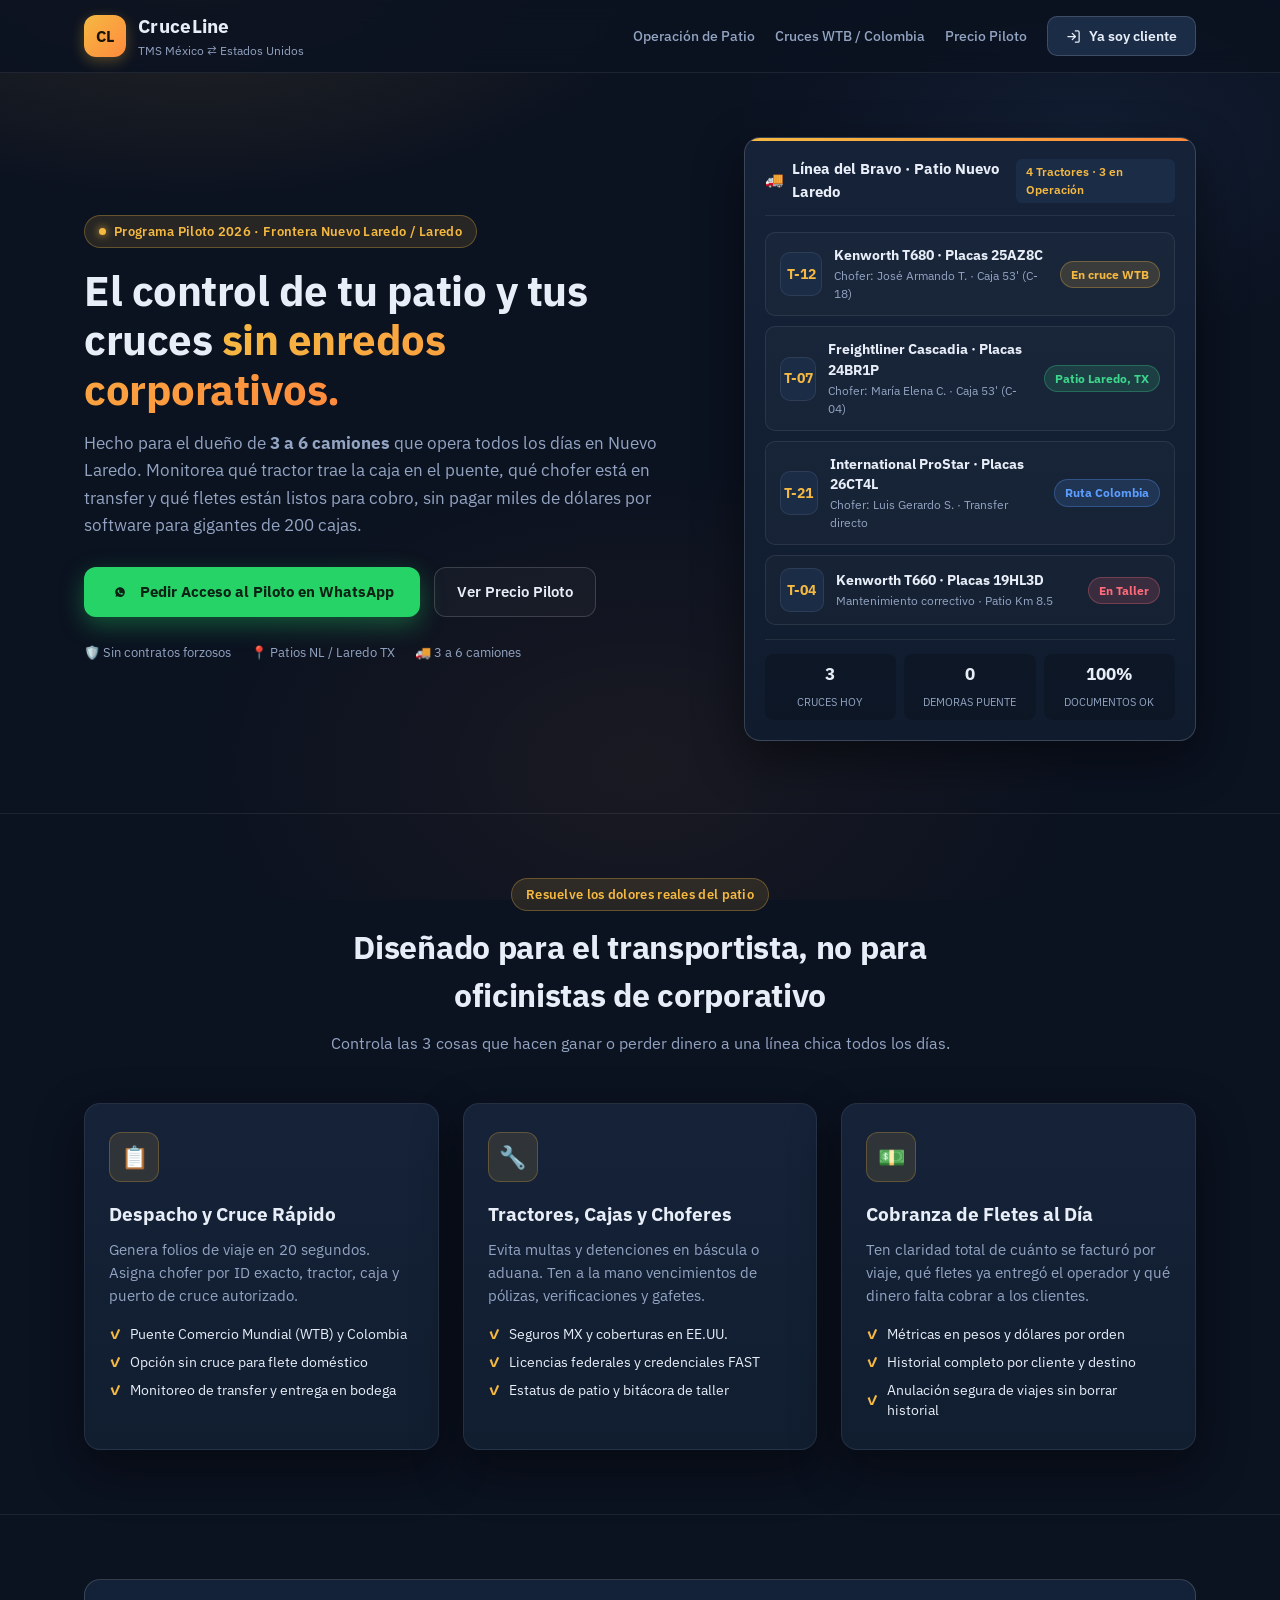
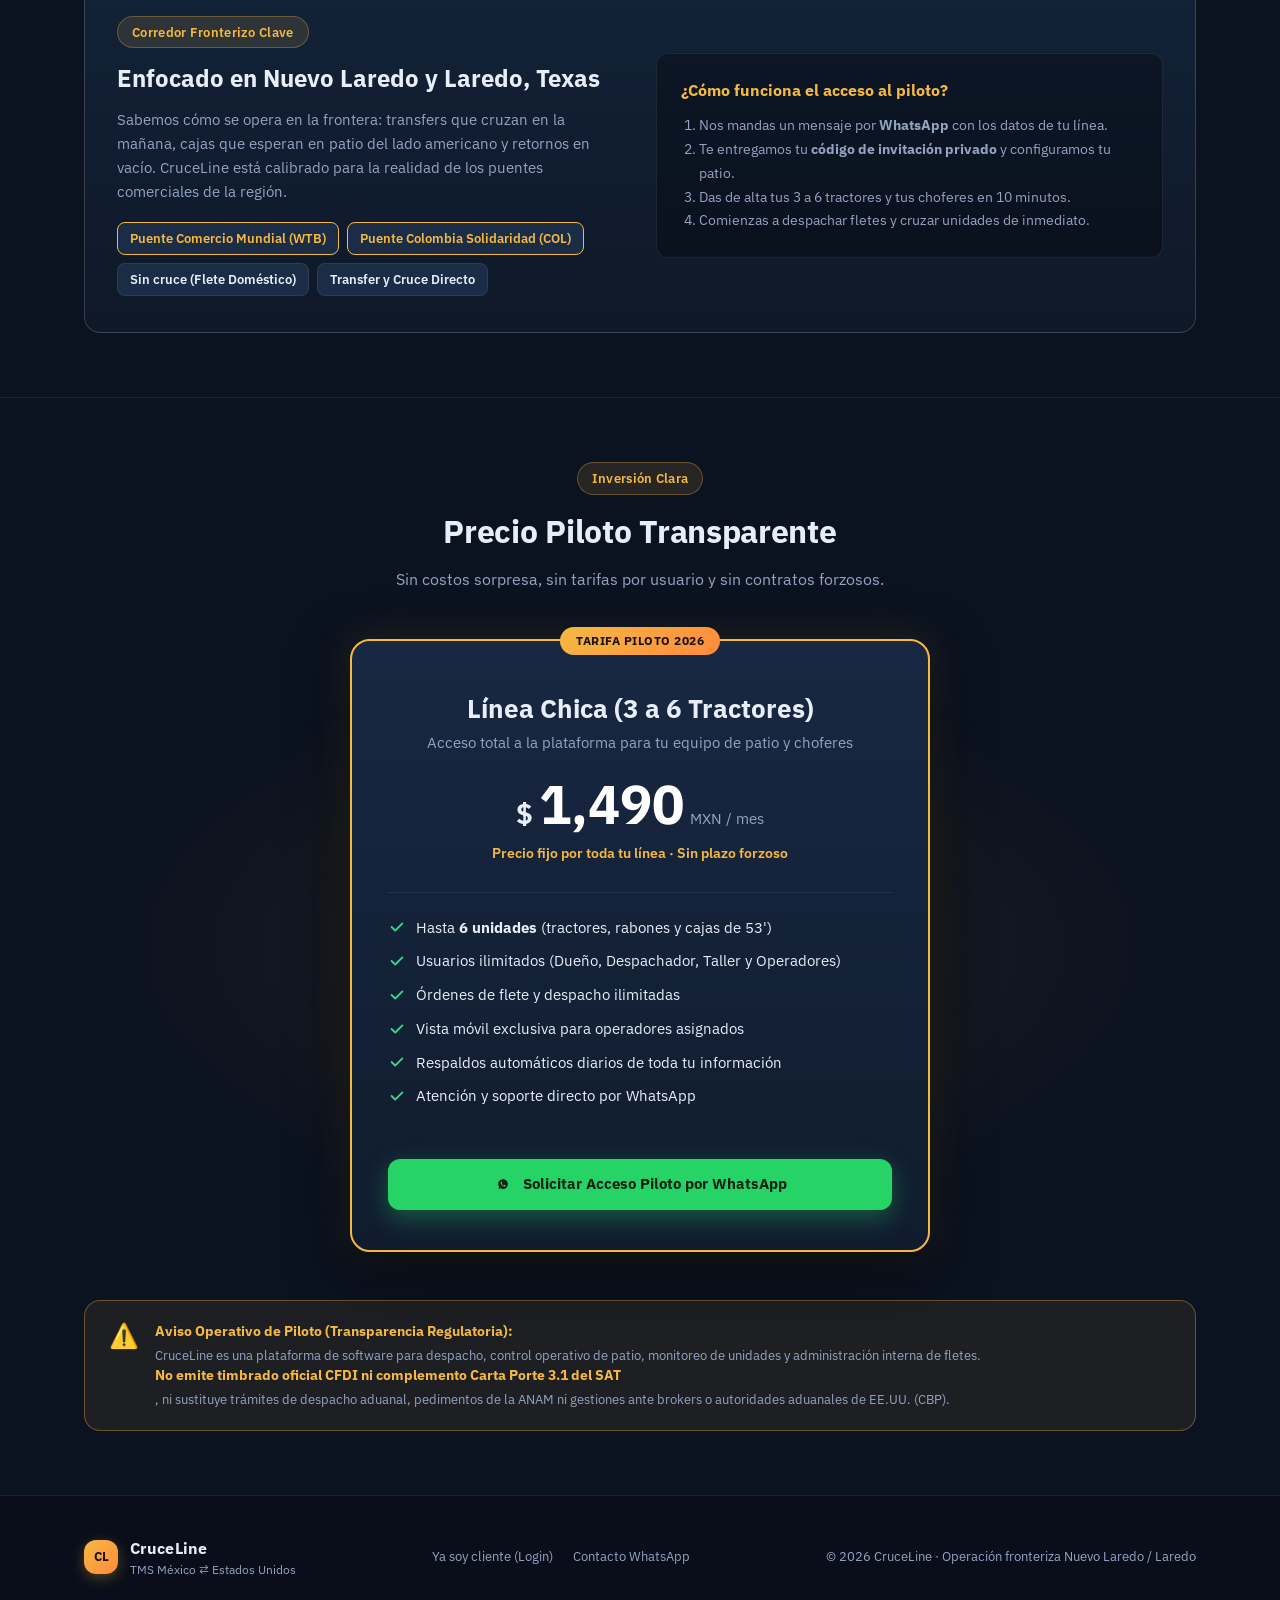
==== static/landing.html @ 97946517 "feat(marketing): agregar landing page estatica en /landing para flotas de 3-6 camiones con precio pi" ====
<!DOCTYPE html>
<html lang="es">
<head>
  <meta charset="UTF-8" />
  <meta name="viewport" content="width=device-width, initial-scale=1.0" />
  <title>CruceLine · Control de Despacho y Cruces para Líneas de 3 a 6 Trailers</title>
  <meta name="description" content="TMS ligero diseñado para el dueño de 3 a 6 camiones en Nuevo Laredo y Laredo, Texas. Control de patio, cruces por Comercio Mundial y Colombia, choferes y cobranza sin enredos corporativos." />
  <link rel="preconnect" href="https://fonts.googleapis.com">
  <link rel="preconnect" href="https://fonts.gstatic.com" crossorigin>
  <link href="https://fonts.googleapis.com/css2?family=IBM+Plex+Sans:wght@400;500;600;700;800&display=swap" rel="stylesheet">
  <link rel="stylesheet" href="/static/css/landing.css" />
</head>
<body>

  <!-- Navegación Superior -->
  <header class="header">
    <div class="container">
      <nav class="nav">
        <div class="brand">
          <div class="logo">CL</div>
          <div class="brand-text">
            <h1>CruceLine</h1>
            <p>TMS México ⇄ Estados Unidos</p>
          </div>
        </div>

        <div class="nav-links">
          <a href="#control" class="nav-link">Operación de Patio</a>
          <a href="#cruces" class="nav-link">Cruces WTB / Colombia</a>
          <a href="#precio" class="nav-link">Precio Piloto</a>
          <a href="/" class="btn-client">
            <svg width="15" height="15" viewBox="0 0 24 24" fill="none" stroke="currentColor" stroke-width="2" stroke-linecap="round" stroke-linejoin="round">
              <path d="M15 3h4a2 2 0 0 1 2 2v14a2 2 0 0 1-2 2h-4"></path>
              <polyline points="10 17 15 12 10 7"></polyline>
              <line x1="15" y1="12" x2="3" y2="12"></line>
            </svg>
            Ya soy cliente
          </a>
        </div>
      </nav>
    </div>
  </header>

  <!-- Hero Section -->
  <section class="hero">
    <div class="container">
      <div class="hero-grid">
        
        <!-- Contenido Hero -->
        <div class="hero-content">
          <div class="pill">
            <span class="pill-dot"></span>
            <span>Programa Piloto 2026 · Frontera Nuevo Laredo / Laredo</span>
          </div>

          <h2>El control de tu patio y tus cruces <span class="highlight">sin enredos corporativos.</span></h2>

          <p class="hero-subtitle">
            Hecho para el dueño de <strong>3 a 6 camiones</strong> que opera todos los días en Nuevo Laredo. 
            Monitorea qué tractor trae la caja en el puente, qué chofer está en transfer y qué fletes están listos para cobro, 
            sin pagar miles de dólares por software para gigantes de 200 cajas.
          </p>

          <div class="hero-actions">
            <a href="https://wa.me/?text=Hola%20CruceLine,%20tengo%20una%20l%C3%ADnea%20de%20transporte%20en%20Nuevo%20Laredo%20(3%20a%206%20camiones)%20y%20me%20gustar%C3%ADa%20probar%20el%20piloto." target="_blank" rel="noopener noreferrer" class="btn-whatsapp">
              <svg viewBox="0 0 24 24">
                <path d="M12.031 6.172c-3.181 0-5.767 2.586-5.768 5.766-.001 1.298.38 2.27 1.019 3.287l-.711 2.598 2.664-.698c.974.532 1.839.814 2.802.814 3.182 0 5.768-2.587 5.769-5.766.001-3.182-2.585-5.769-5.768-5.769zm3.394 8.16c-.144.405-.837.774-1.17.824-.312.045-.634.072-1.854-.436-1.558-.648-2.55-2.228-2.628-2.332-.078-.104-.633-.843-.633-1.608 0-.765.399-1.141.541-1.296.142-.155.31-.194.414-.194.103 0 .207.001.298.006.096.005.225-.036.35.267.13.315.445 1.087.484 1.166.039.078.065.17.013.273-.052.104-.078.169-.155.26-.078.091-.164.202-.234.271-.078.078-.16.163-.069.319.091.156.403.666.865 1.077.595.53 1.096.695 1.252.773.155.078.247.065.337-.039.091-.104.389-.454.492-.61.104-.155.207-.13.35-.078.143.052.908.428 1.063.506.156.078.26.117.298.182.039.065.039.376-.105.781z"/>
              </svg>
              Pedir Acceso al Piloto en WhatsApp
            </a>

            <a href="#precio" class="btn-outline">
              Ver Precio Piloto
            </a>
          </div>

          <div class="hero-notes">
            <span>🛡️ Sin contratos forzosos</span>
            <span>📍 Patios NL / Laredo TX</span>
            <span>🚚 3 a 6 camiones</span>
          </div>
        </div>

        <!-- Visual Hero: Flota Real de 4 Tractores en Frontera -->
        <div class="fleet-card">
          <div class="fleet-header">
            <h3>
              <span>🚚</span>
              <span>Línea del Bravo · Patio Nuevo Laredo</span>
            </h3>
            <span class="fleet-summary-tag">4 Tractores · 3 en Operación</span>
          </div>

          <div class="fleet-list">
            
            <!-- Tractor 1 -->
            <div class="truck-item">
              <div class="truck-info">
                <div class="truck-code">T-12</div>
                <div class="truck-details">
                  <strong>Kenworth T680 · Placas 25AZ8C</strong>
                  <span>Chofer: José Armando T. · Caja 53' (C-18)</span>
                </div>
              </div>
              <span class="status-badge status-cruce">En cruce WTB</span>
            </div>

            <!-- Tractor 2 -->
            <div class="truck-item">
              <div class="truck-info">
                <div class="truck-code">T-07</div>
                <div class="truck-details">
                  <strong>Freightliner Cascadia · Placas 24BR1P</strong>
                  <span>Chofer: María Elena C. · Caja 53' (C-04)</span>
                </div>
              </div>
              <span class="status-badge status-disponible">Patio Laredo, TX</span>
            </div>

            <!-- Tractor 3 -->
            <div class="truck-item">
              <div class="truck-info">
                <div class="truck-code">T-21</div>
                <div class="truck-details">
                  <strong>International ProStar · Placas 26CT4L</strong>
                  <span>Chofer: Luis Gerardo S. · Transfer directo</span>
                </div>
              </div>
              <span class="status-badge status-ruta">Ruta Colombia</span>
            </div>

            <!-- Tractor 4 -->
            <div class="truck-item">
              <div class="truck-info">
                <div class="truck-code">T-04</div>
                <div class="truck-details">
                  <strong>Kenworth T660 · Placas 19HL3D</strong>
                  <span>Mantenimiento correctivo · Patio Km 8.5</span>
                </div>
              </div>
              <span class="status-badge status-taller">En Taller</span>
            </div>

          </div>

          <!-- Métricas del día -->
          <div class="fleet-stats">
            <div class="fleet-stat-box">
              <strong>3</strong>
              <span>Cruces Hoy</span>
            </div>
            <div class="fleet-stat-box">
              <strong>0</strong>
              <span>Demoras Puente</span>
            </div>
            <div class="fleet-stat-box">
              <strong>100%</strong>
              <span>Documentos OK</span>
            </div>
          </div>
        </div>

      </div>
    </div>
  </section>

  <!-- Pilares Operativos -->
  <section class="section" id="control">
    <div class="container">
      <div class="section-head">
        <div class="pill">
          <span>Resuelve los dolores reales del patio</span>
        </div>
        <h2>Diseñado para el transportista, no para oficinistas de corporativo</h2>
        <p>Controla las 3 cosas que hacen ganar o perder dinero a una línea chica todos los días.</p>
      </div>

      <div class="pillars-grid">
        
        <!-- Pilar 1 -->
        <div class="pillar-card">
          <div class="pillar-icon">📋</div>
          <h3>Despacho y Cruce Rápido</h3>
          <p>Genera folios de viaje en 20 segundos. Asigna chofer por ID exacto, tractor, caja y puerto de cruce autorizado.</p>
          <ul class="pillar-list">
            <li>Puente Comercio Mundial (WTB) y Colombia</li>
            <li>Opción sin cruce para flete doméstico</li>
            <li>Monitoreo de transfer y entrega en bodega</li>
          </ul>
        </div>

        <!-- Pilar 2 -->
        <div class="pillar-card">
          <div class="pillar-icon">🔧</div>
          <h3>Tractores, Cajas y Choferes</h3>
          <p>Evita multas y detenciones en báscula o aduana. Ten a la mano vencimientos de pólizas, verificaciones y gafetes.</p>
          <ul class="pillar-list">
            <li>Seguros MX y coberturas en EE.UU.</li>
            <li>Licencias federales y credenciales FAST</li>
            <li>Estatus de patio y bitácora de taller</li>
          </ul>
        </div>

        <!-- Pilar 3 -->
        <div class="pillar-card">
          <div class="pillar-icon">💵</div>
          <h3>Cobranza de Fletes al Día</h3>
          <p>Ten claridad total de cuánto se facturó por viaje, qué fletes ya entregó el operador y qué dinero falta cobrar a los clientes.</p>
          <ul class="pillar-list">
            <li>Métricas en pesos y dólares por orden</li>
            <li>Historial completo por cliente y destino</li>
            <li>Anulación segura de viajes sin borrar historial</li>
          </ul>
        </div>

      </div>
    </div>
  </section>

  <!-- Enfoque Regional Nuevo Laredo / Laredo -->
  <section class="section" id="cruces">
    <div class="container">
      <div class="ports-box">
        <div class="ports-info">
          <div class="pill" style="margin-bottom:12px">
            <span>Corredor Fronterizo Clave</span>
          </div>
          <h3>Enfocado en Nuevo Laredo y Laredo, Texas</h3>
          <p>
            Sabemos cómo se opera en la frontera: transfers que cruzan en la mañana, cajas que esperan en patio del lado americano y retornos en vacío. 
            CruceLine está calibrado para la realidad de los puentes comerciales de la región.
          </p>
          <div class="port-tags">
            <span class="port-tag primary">Puente Comercio Mundial (WTB)</span>
            <span class="port-tag primary">Puente Colombia Solidaridad (COL)</span>
            <span class="port-tag">Sin cruce (Flete Doméstico)</span>
            <span class="port-tag">Transfer y Cruce Directo</span>
          </div>
        </div>

        <div style="background:rgba(0,0,0,0.3); border:1px solid var(--line); border-radius:12px; padding:24px;">
          <h4 style="margin:0 0 12px; font-size:16px; color:var(--accent);">¿Cómo funciona el acceso al piloto?</h4>
          <ol style="margin:0; padding-left:18px; color:var(--muted); font-size:14px; line-height:1.7;">
            <li>Nos mandas un mensaje por <strong>WhatsApp</strong> con los datos de tu línea.</li>
            <li>Te entregamos tu <strong>código de invitación privado</strong> y configuramos tu patio.</li>
            <li>Das de alta tus 3 a 6 tractores y tus choferes en 10 minutos.</li>
            <li>Comienzas a despachar fletes y cruzar unidades de inmediato.</li>
          </ol>
        </div>
      </div>
    </div>
  </section>

  <!-- Precio Piloto Transparente -->
  <section class="section pricing-section" id="precio">
    <div class="container">
      <div class="section-head">
        <div class="pill">
          <span>Inversión Clara</span>
        </div>
        <h2>Precio Piloto Transparente</h2>
        <p>Sin costos sorpresa, sin tarifas por usuario y sin contratos forzosos.</p>
      </div>

      <div class="pricing-card">
        <div class="pricing-badge">Tarifa Piloto 2026</div>
        
        <div class="pricing-header">
          <h3>Línea Chica (3 a 6 Tractores)</h3>
          <p>Acceso total a la plataforma para tu equipo de patio y choferes</p>
        </div>

        <div class="pricing-amount">
          <span class="pricing-currency">$</span>
          <span class="pricing-number">1,490</span>
          <span class="pricing-period">MXN / mes</span>
        </div>
        <div class="pricing-terms">Precio fijo por toda tu línea · Sin plazo forzoso</div>

        <div class="pricing-features">
          <div class="pricing-feature">
            <svg viewBox="0 0 20 20"><path d="M16.707 5.293a1 1 0 010 1.414l-8 8a1 1 0 01-1.414 0l-4-4a1 1 0 011.414-1.414L8 12.586l7.293-7.293a1 1 0 011.414 0z"/></svg>
            <span>Hasta <strong>6 unidades</strong> (tractores, rabones y cajas de 53')</span>
          </div>
          <div class="pricing-feature">
            <svg viewBox="0 0 20 20"><path d="M16.707 5.293a1 1 0 010 1.414l-8 8a1 1 0 01-1.414 0l-4-4a1 1 0 011.414-1.414L8 12.586l7.293-7.293a1 1 0 011.414 0z"/></svg>
            <span>Usuarios ilimitados (Dueño, Despachador, Taller y Operadores)</span>
          </div>
          <div class="pricing-feature">
            <svg viewBox="0 0 20 20"><path d="M16.707 5.293a1 1 0 010 1.414l-8 8a1 1 0 01-1.414 0l-4-4a1 1 0 011.414-1.414L8 12.586l7.293-7.293a1 1 0 011.414 0z"/></svg>
            <span>Órdenes de flete y despacho ilimitadas</span>
          </div>
          <div class="pricing-feature">
            <svg viewBox="0 0 20 20"><path d="M16.707 5.293a1 1 0 010 1.414l-8 8a1 1 0 01-1.414 0l-4-4a1 1 0 011.414-1.414L8 12.586l7.293-7.293a1 1 0 011.414 0z"/></svg>
            <span>Vista móvil exclusiva para operadores asignados</span>
          </div>
          <div class="pricing-feature">
            <svg viewBox="0 0 20 20"><path d="M16.707 5.293a1 1 0 010 1.414l-8 8a1 1 0 01-1.414 0l-4-4a1 1 0 011.414-1.414L8 12.586l7.293-7.293a1 1 0 011.414 0z"/></svg>
            <span>Respaldos automáticos diarios de toda tu información</span>
          </div>
          <div class="pricing-feature">
            <svg viewBox="0 0 20 20"><path d="M16.707 5.293a1 1 0 010 1.414l-8 8a1 1 0 01-1.414 0l-4-4a1 1 0 011.414-1.414L8 12.586l7.293-7.293a1 1 0 011.414 0z"/></svg>
            <span>Atención y soporte directo por WhatsApp</span>
          </div>
        </div>

        <a href="https://wa.me/?text=Hola%20CruceLine,%20quiero%20solicitar%20el%20acceso%20piloto%20de%20$1,490%20MXN%20para%20mi%20l%C3%ADnea%20en%20Nuevo%20Laredo." target="_blank" rel="noopener noreferrer" class="btn-whatsapp" style="width:100%">
          <svg viewBox="0 0 24 24">
            <path d="M12.031 6.172c-3.181 0-5.767 2.586-5.768 5.766-.001 1.298.38 2.27 1.019 3.287l-.711 2.598 2.664-.698c.974.532 1.839.814 2.802.814 3.182 0 5.768-2.587 5.769-5.766.001-3.182-2.585-5.769-5.768-5.769zm3.394 8.16c-.144.405-.837.774-1.17.824-.312.045-.634.072-1.854-.436-1.558-.648-2.55-2.228-2.628-2.332-.078-.104-.633-.843-.633-1.608 0-.765.399-1.141.541-1.296.142-.155.31-.194.414-.194.103 0 .207.001.298.006.096.005.225-.036.35.267.13.315.445 1.087.484 1.166.039.078.065.17.013.273-.052.104-.078.169-.155.26-.078.091-.164.202-.234.271-.078.078-.16.163-.069.319.091.156.403.666.865 1.077.595.53 1.096.695 1.252.773.155.078.247.065.337-.039.091-.104.389-.454.492-.61.104-.155.207-.13.35-.078.143.052.908.428 1.063.506.156.078.26.117.298.182.039.065.039.376-.105.781z"/>
          </svg>
          Solicitar Acceso Piloto por WhatsApp
        </a>
      </div>

      <!-- Aviso Regulatorio SAT / Operativo -->
      <div class="disclaimer-banner">
        <div class="disclaimer-icon">⚠️</div>
        <div class="disclaimer-text">
          <strong>Aviso Operativo de Piloto (Transparencia Regulatoria):</strong>
          <p>
            CruceLine es una plataforma de software para despacho, control operativo de patio, monitoreo de unidades y administración interna de fletes. 
            <strong>No emite timbrado oficial CFDI ni complemento Carta Porte 3.1 del SAT</strong>, ni sustituye trámites de despacho aduanal, pedimentos de la ANAM ni gestiones ante brokers o autoridades aduanales de EE.UU. (CBP).
          </p>
        </div>
      </div>

    </div>
  </section>

  <!-- Footer -->
  <footer class="footer">
    <div class="container">
      <div class="footer-content">
        <div class="brand">
          <div class="logo" style="width:34px; height:34px; font-size:13px;">CL</div>
          <div class="brand-text">
            <h1 style="font-size:16px;">CruceLine</h1>
            <p>TMS México ⇄ Estados Unidos</p>
          </div>
        </div>

        <div class="footer-links">
          <a href="/">Ya soy cliente (Login)</a>
          <a href="https://wa.me/?text=Hola%20CruceLine,%20tengo%20una%20duda%20sobre%20la%20plataforma." target="_blank" rel="noopener noreferrer">Contacto WhatsApp</a>
        </div>

        <div>
          <span>&copy; 2026 CruceLine · Operación fronteriza Nuevo Laredo / Laredo</span>
        </div>
      </div>
    </div>
  </footer>

</body>
</html>
---- static/css/landing.css ----
/* CruceLine Landing Page Styles - Estilo oscuro/ámbar nativo */
:root {
  --bg: #0b1220;
  --bg-2: #101a2e;
  --panel: #152238;
  --panel-2: #1b2c47;
  --line: rgba(255, 255, 255, 0.08);
  --line-strong: rgba(255, 255, 255, 0.16);
  --text: #e8eef8;
  --muted: #93a4c2;
  --accent: #f5b942;
  --accent-2: #ff8a3d;
  --accent-glow: rgba(245, 185, 66, 0.15);
  --ok: #3dd68c;
  --warn: #f5b942;
  --bad: #ff6b7a;
  --info: #5b9dff;
  --shadow: 0 18px 50px rgba(0, 0, 0, 0.45);
  --radius: 16px;
  --radius-sm: 10px;
}

* {
  box-sizing: border-box;
}

html, body {
  margin: 0;
  padding: 0;
  font-family: "IBM Plex Sans", -apple-system, BlinkMacSystemFont, "Segoe UI", Roboto, sans-serif;
  background-color: var(--bg);
  background-image: 
    radial-gradient(1000px 500px at 15% -5%, rgba(245, 185, 66, 0.12), transparent 50%),
    radial-gradient(800px 450px at 85% 15%, rgba(91, 157, 255, 0.08), transparent 45%),
    radial-gradient(900px 600px at 50% 85%, rgba(255, 138, 61, 0.06), transparent 50%);
  background-attachment: fixed;
  color: var(--text);
  line-height: 1.5;
  -webkit-font-smoothing: antialiased;
}

a {
  color: inherit;
  text-decoration: none;
}

.container {
  width: 100%;
  max-width: 1160px;
  margin: 0 auto;
  padding: 0 24px;
}

/* Header & Nav */
.header {
  position: sticky;
  top: 0;
  z-index: 100;
  background: rgba(11, 18, 32, 0.85);
  backdrop-filter: blur(12px);
  -webkit-backdrop-filter: blur(12px);
  border-bottom: 1px solid var(--line);
}

.nav {
  display: flex;
  align-items: center;
  justify-content: space-between;
  height: 72px;
}

.brand {
  display: flex;
  align-items: center;
  gap: 12px;
}

.brand .logo {
  width: 42px;
  height: 42px;
  border-radius: 12px;
  background: linear-gradient(135deg, var(--accent), var(--accent-2));
  display: grid;
  place-items: center;
  font-weight: 800;
  font-size: 16px;
  color: #1a1304;
  box-shadow: 0 4px 14px rgba(245, 185, 66, 0.3);
}

.brand-text h1 {
  margin: 0;
  font-size: 19px;
  font-weight: 700;
  letter-spacing: 0.3px;
  color: var(--text);
}

.brand-text p {
  margin: 1px 0 0;
  color: var(--muted);
  font-size: 12px;
}

.nav-links {
  display: flex;
  align-items: center;
  gap: 20px;
}

.nav-link {
  color: var(--muted);
  font-size: 14px;
  font-weight: 500;
  transition: color 0.2s;
}

.nav-link:hover {
  color: var(--text);
}

.btn-client {
  display: inline-flex;
  align-items: center;
  gap: 8px;
  background: var(--panel-2);
  color: var(--text);
  border: 1px solid var(--line-strong);
  padding: 9px 18px;
  border-radius: var(--radius-sm);
  font-size: 13.5px;
  font-weight: 600;
  transition: all 0.2s;
}

.btn-client:hover {
  background: #24395a;
  border-color: var(--accent);
  color: #fff;
}

/* Botones Principales */
.btn-whatsapp {
  display: inline-flex;
  align-items: center;
  justify-content: center;
  gap: 10px;
  background: #25D366;
  color: #0b2214;
  font-weight: 700;
  font-size: 15px;
  padding: 14px 26px;
  border-radius: 12px;
  box-shadow: 0 8px 24px rgba(37, 211, 102, 0.35);
  transition: transform 0.15s, box-shadow 0.15s;
}

.btn-whatsapp:hover {
  transform: translateY(-2px);
  box-shadow: 0 12px 30px rgba(37, 211, 102, 0.5);
  color: #05160c;
}

.btn-whatsapp svg {
  width: 20px;
  height: 20px;
  fill: currentColor;
}

.btn-outline {
  display: inline-flex;
  align-items: center;
  justify-content: center;
  padding: 13px 22px;
  border-radius: 12px;
  font-weight: 600;
  font-size: 14.5px;
  border: 1px solid var(--line-strong);
  background: rgba(255, 255, 255, 0.03);
  color: var(--text);
  transition: all 0.2s;
}

.btn-outline:hover {
  background: var(--panel-2);
  border-color: var(--muted);
}

/* Pill / Badges */
.pill {
  display: inline-flex;
  align-items: center;
  gap: 8px;
  background: rgba(245, 185, 66, 0.12);
  border: 1px solid rgba(245, 185, 66, 0.3);
  color: var(--accent);
  padding: 6px 14px;
  border-radius: 999px;
  font-size: 12.5px;
  font-weight: 600;
  letter-spacing: 0.3px;
}

.pill-dot {
  width: 7px;
  height: 7px;
  border-radius: 50%;
  background: var(--accent);
  box-shadow: 0 0 8px var(--accent);
}

/* Hero Section */
.hero {
  padding: 64px 0 72px;
}

.hero-grid {
  display: grid;
  grid-template-columns: 1.15fr 0.85fr;
  gap: 48px;
  align-items: center;
}

.hero-content h2 {
  font-size: 42px;
  line-height: 1.18;
  font-weight: 800;
  margin: 18px 0 16px;
  letter-spacing: -0.5px;
}

.hero-content h2 .highlight {
  background: linear-gradient(135deg, var(--accent), var(--accent-2));
  -webkit-background-clip: text;
  -webkit-text-fill-color: transparent;
}

.hero-subtitle {
  font-size: 17px;
  color: var(--muted);
  line-height: 1.6;
  margin: 0 0 28px;
}

.hero-actions {
  display: flex;
  flex-wrap: wrap;
  gap: 14px;
  align-items: center;
  margin-bottom: 26px;
}

.hero-notes {
  display: flex;
  gap: 20px;
  color: var(--muted);
  font-size: 13px;
}

.hero-notes span {
  display: inline-flex;
  align-items: center;
  gap: 6px;
}

/* Fleet Preview Card (Hero Visual) */
.fleet-card {
  background: linear-gradient(180deg, var(--panel), #101c2e);
  border: 1px solid var(--line-strong);
  border-radius: var(--radius);
  padding: 20px;
  box-shadow: var(--shadow);
  position: relative;
  overflow: hidden;
}

.fleet-card::before {
  content: "";
  position: absolute;
  top: 0;
  left: 0;
  right: 0;
  height: 3px;
  background: linear-gradient(90deg, var(--accent), var(--accent-2));
}

.fleet-header {
  display: flex;
  justify-content: space-between;
  align-items: center;
  margin-bottom: 16px;
  padding-bottom: 12px;
  border-bottom: 1px solid var(--line);
}

.fleet-header h3 {
  margin: 0;
  font-size: 15px;
  font-weight: 700;
  display: flex;
  align-items: center;
  gap: 8px;
}

.fleet-summary-tag {
  background: var(--panel-2);
  color: var(--accent);
  padding: 4px 10px;
  border-radius: 6px;
  font-size: 12px;
  font-weight: 600;
}

.fleet-list {
  display: flex;
  flex-direction: column;
  gap: 10px;
}

.truck-item {
  background: rgba(255, 255, 255, 0.025);
  border: 1px solid var(--line);
  border-radius: var(--radius-sm);
  padding: 12px 14px;
  display: flex;
  justify-content: space-between;
  align-items: center;
  gap: 12px;
}

.truck-info {
  display: flex;
  align-items: center;
  gap: 12px;
}

.truck-code {
  width: 44px;
  height: 44px;
  border-radius: 10px;
  background: var(--panel-2);
  border: 1px solid var(--line);
  display: grid;
  place-items: center;
  font-weight: 700;
  font-size: 14px;
  color: var(--accent);
}

.truck-details strong {
  display: block;
  font-size: 13.5px;
  margin-bottom: 2px;
}

.truck-details span {
  display: block;
  font-size: 12px;
  color: var(--muted);
}

.status-badge {
  display: inline-block;
  padding: 4px 10px;
  border-radius: 999px;
  font-size: 11.5px;
  font-weight: 700;
  white-space: nowrap;
}

.status-cruce {
  background: rgba(245, 185, 66, 0.15);
  color: var(--accent);
  border: 1px solid rgba(245, 185, 66, 0.3);
}

.status-disponible {
  background: rgba(61, 214, 140, 0.15);
  color: var(--ok);
  border: 1px solid rgba(61, 214, 140, 0.3);
}

.status-ruta {
  background: rgba(91, 157, 255, 0.15);
  color: var(--info);
  border: 1px solid rgba(91, 157, 255, 0.3);
}

.status-taller {
  background: rgba(255, 107, 122, 0.15);
  color: var(--bad);
  border: 1px solid rgba(255, 107, 122, 0.3);
}

.fleet-stats {
  display: grid;
  grid-template-columns: repeat(3, 1fr);
  gap: 8px;
  margin-top: 14px;
  padding-top: 14px;
  border-top: 1px solid var(--line);
  text-align: center;
}

.fleet-stat-box {
  background: rgba(0, 0, 0, 0.2);
  padding: 8px;
  border-radius: 8px;
}

.fleet-stat-box strong {
  display: block;
  font-size: 17px;
  color: var(--text);
}

.fleet-stat-box span {
  font-size: 11px;
  color: var(--muted);
  text-transform: uppercase;
}

/* Problem & Pillars Section */
.section {
  padding: 64px 0;
  border-top: 1px solid var(--line);
}

.section-head {
  text-align: center;
  max-width: 680px;
  margin: 0 auto 48px;
}

.section-head h2 {
  font-size: 32px;
  font-weight: 800;
  margin: 12px 0;
  letter-spacing: -0.3px;
}

.section-head p {
  color: var(--muted);
  font-size: 16px;
  margin: 0;
}

.pillars-grid {
  display: grid;
  grid-template-columns: repeat(3, 1fr);
  gap: 24px;
}

.pillar-card {
  background: linear-gradient(180deg, var(--panel), #111e30);
  border: 1px solid var(--line);
  border-radius: var(--radius);
  padding: 28px 24px;
  box-shadow: var(--shadow);
  transition: transform 0.2s, border-color 0.2s;
}

.pillar-card:hover {
  transform: translateY(-4px);
  border-color: rgba(245, 185, 66, 0.3);
}

.pillar-icon {
  width: 50px;
  height: 50px;
  border-radius: 12px;
  background: rgba(245, 185, 66, 0.12);
  border: 1px solid rgba(245, 185, 66, 0.25);
  display: grid;
  place-items: center;
  font-size: 22px;
  margin-bottom: 18px;
}

.pillar-card h3 {
  font-size: 19px;
  font-weight: 700;
  margin: 0 0 10px;
}

.pillar-card p {
  color: var(--muted);
  font-size: 14.5px;
  line-height: 1.6;
  margin: 0 0 16px;
}

.pillar-list {
  margin: 0;
  padding: 0;
  list-style: none;
  font-size: 13.5px;
  color: var(--text);
  display: flex;
  flex-direction: column;
  gap: 8px;
}

.pillar-list li {
  display: flex;
  align-items: center;
  gap: 8px;
}

.pillar-list li::before {
  content: "✓";
  color: var(--accent);
  font-weight: 700;
}

/* Ports Section */
.ports-box {
  background: linear-gradient(180deg, #132238, #0e1828);
  border: 1px solid var(--line-strong);
  border-radius: var(--radius);
  padding: 36px 32px;
  display: grid;
  grid-template-columns: 1fr 1fr;
  gap: 32px;
  align-items: center;
}

.ports-info h3 {
  font-size: 24px;
  margin: 0 0 12px;
}

.ports-info p {
  color: var(--muted);
  font-size: 15px;
  line-height: 1.6;
  margin: 0 0 18px;
}

.port-tags {
  display: flex;
  flex-wrap: wrap;
  gap: 8px;
}

.port-tag {
  background: var(--panel-2);
  border: 1px solid var(--line);
  padding: 6px 12px;
  border-radius: 8px;
  font-size: 12.5px;
  font-weight: 600;
}

.port-tag.primary {
  border-color: var(--accent);
  color: var(--accent);
}

/* Pricing Section */
.pricing-section {
  background: radial-gradient(800px 400px at 50% 50%, rgba(245, 185, 66, 0.08), transparent 70%);
}

.pricing-card {
  max-width: 580px;
  margin: 0 auto;
  background: linear-gradient(180deg, #182842, #101c2e);
  border: 2px solid var(--accent);
  border-radius: 20px;
  padding: 40px 36px;
  box-shadow: 0 20px 60px rgba(0, 0, 0, 0.6), 0 0 40px rgba(245, 185, 66, 0.15);
  text-align: center;
  position: relative;
}

.pricing-badge {
  position: absolute;
  top: -14px;
  left: 50%;
  transform: translateX(-50%);
  background: linear-gradient(135deg, var(--accent), var(--accent-2));
  color: #1a1304;
  padding: 5px 16px;
  border-radius: 999px;
  font-size: 12px;
  font-weight: 800;
  text-transform: uppercase;
  letter-spacing: 0.5px;
}

.pricing-header h3 {
  margin: 8px 0 4px;
  font-size: 26px;
  font-weight: 800;
}

.pricing-header p {
  color: var(--muted);
  font-size: 14.5px;
  margin: 0 0 24px;
}

.pricing-amount {
  display: flex;
  align-items: baseline;
  justify-content: center;
  gap: 6px;
  margin-bottom: 8px;
}

.pricing-currency {
  font-size: 28px;
  font-weight: 700;
  color: var(--text);
}

.pricing-number {
  font-size: 54px;
  font-weight: 800;
  color: #fff;
  line-height: 1;
}

.pricing-period {
  color: var(--muted);
  font-size: 15px;
}

.pricing-terms {
  color: var(--accent);
  font-size: 13.5px;
  font-weight: 600;
  margin-bottom: 28px;
}

.pricing-features {
  text-align: left;
  border-top: 1px solid var(--line);
  padding: 24px 0;
  margin-bottom: 28px;
  display: flex;
  flex-direction: column;
  gap: 12px;
  font-size: 14.5px;
}

.pricing-feature {
  display: flex;
  align-items: center;
  gap: 10px;
}

.pricing-feature svg {
  width: 18px;
  height: 18px;
  fill: var(--ok);
  flex-shrink: 0;
}

/* SAT Disclaimer Notice Banner */
.disclaimer-banner {
  background: rgba(245, 185, 66, 0.08);
  border: 1px solid rgba(245, 185, 66, 0.35);
  border-radius: var(--radius);
  padding: 20px 24px;
  margin: 48px auto 0;
  display: flex;
  gap: 16px;
  align-items: flex-start;
}

.disclaimer-icon {
  font-size: 24px;
  flex-shrink: 0;
  line-height: 1;
  margin-top: 2px;
}

.disclaimer-text strong {
  display: block;
  font-size: 14px;
  color: var(--accent);
  margin-bottom: 4px;
}

.disclaimer-text p {
  margin: 0;
  font-size: 13px;
  color: var(--muted);
  line-height: 1.5;
}

/* Footer */
.footer {
  border-top: 1px solid var(--line);
  padding: 40px 0;
  background: #090e1a;
  color: var(--muted);
  font-size: 13px;
}

.footer-content {
  display: flex;
  justify-content: space-between;
  align-items: center;
  flex-wrap: wrap;
  gap: 20px;
}

.footer-links {
  display: flex;
  gap: 20px;
}

.footer-links a:hover {
  color: var(--text);
}

/* Responsive */
@media (max-width: 900px) {
  .hero-grid {
    grid-template-columns: 1fr;
    gap: 36px;
  }
  .pillars-grid {
    grid-template-columns: 1fr;
  }
  .ports-box {
    grid-template-columns: 1fr;
  }
  .hero-content h2 {
    font-size: 32px;
  }
}

@media (max-width: 600px) {
  .nav-links .nav-link {
    display: none;
  }
  .hero-actions {
    flex-direction: column;
    width: 100%;
  }
  .btn-whatsapp, .btn-outline {
    width: 100%;
  }
  .pricing-card {
    padding: 32px 20px;
  }
}
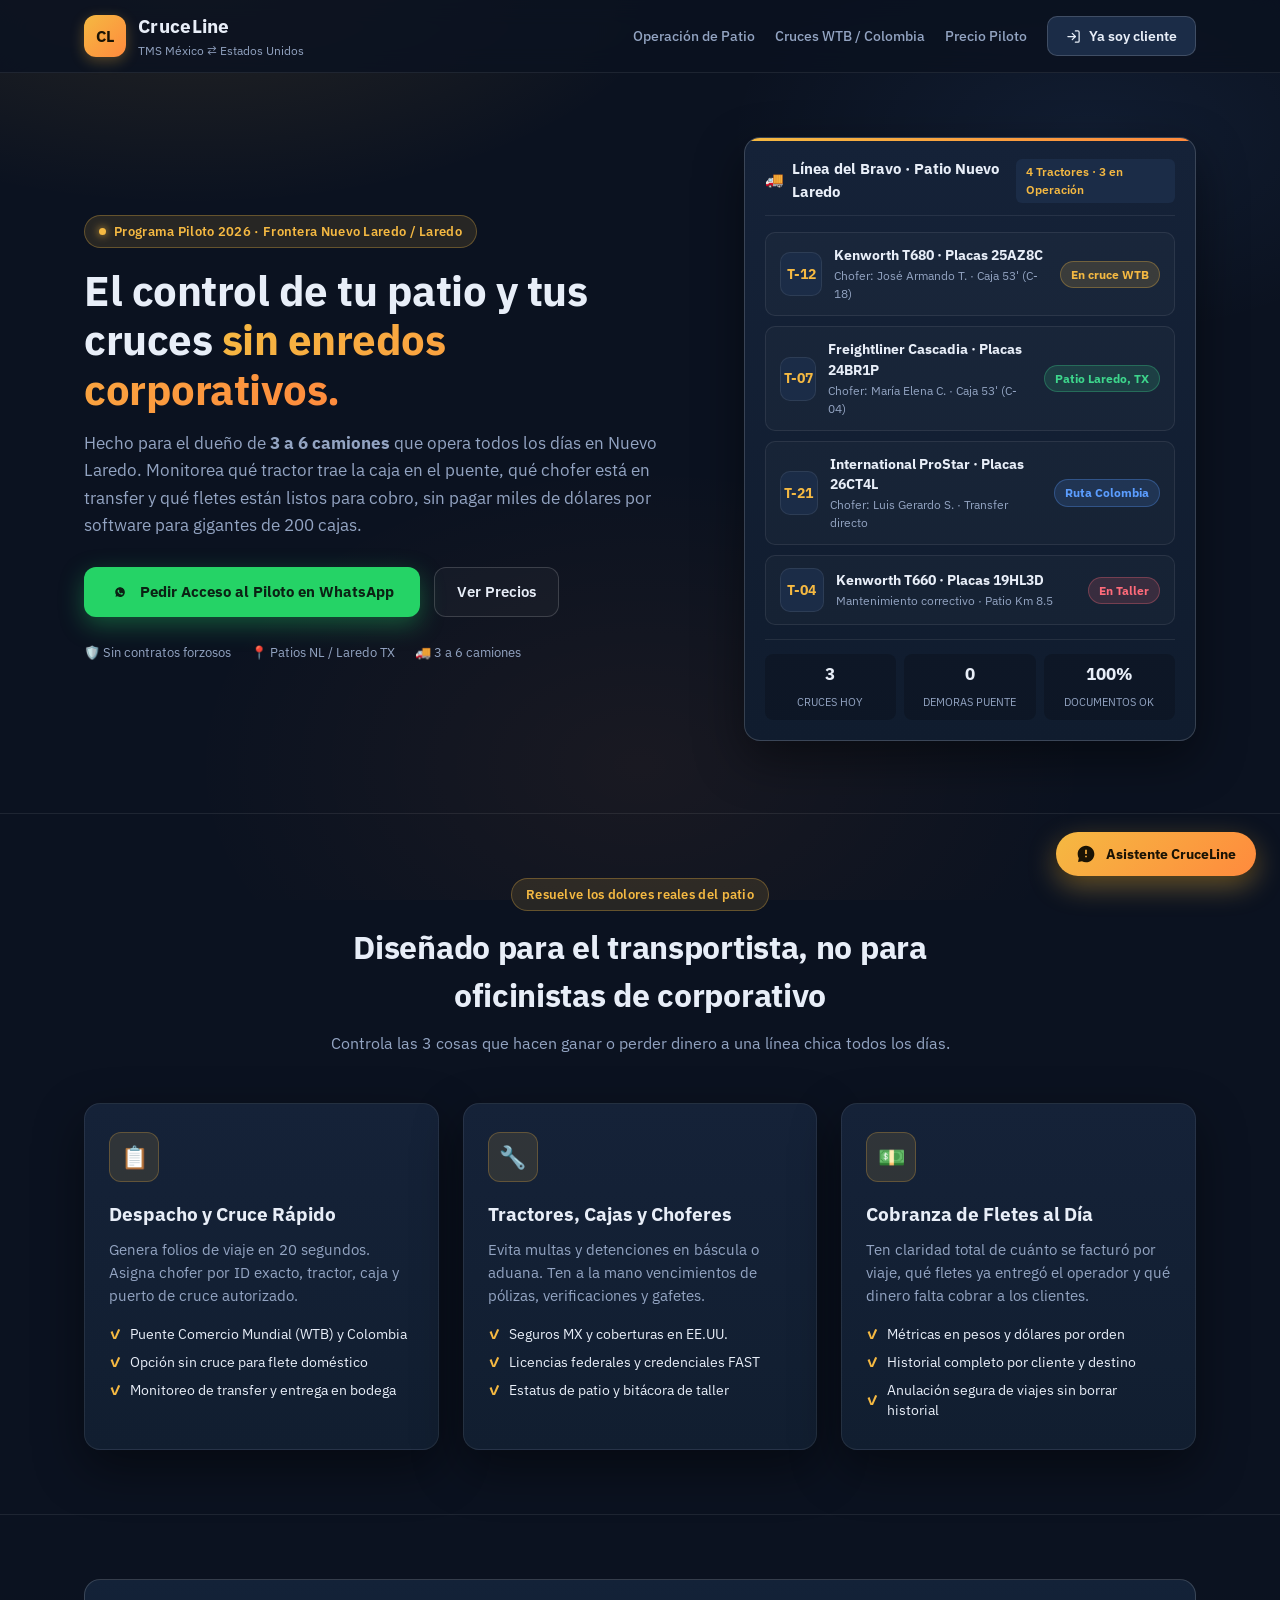
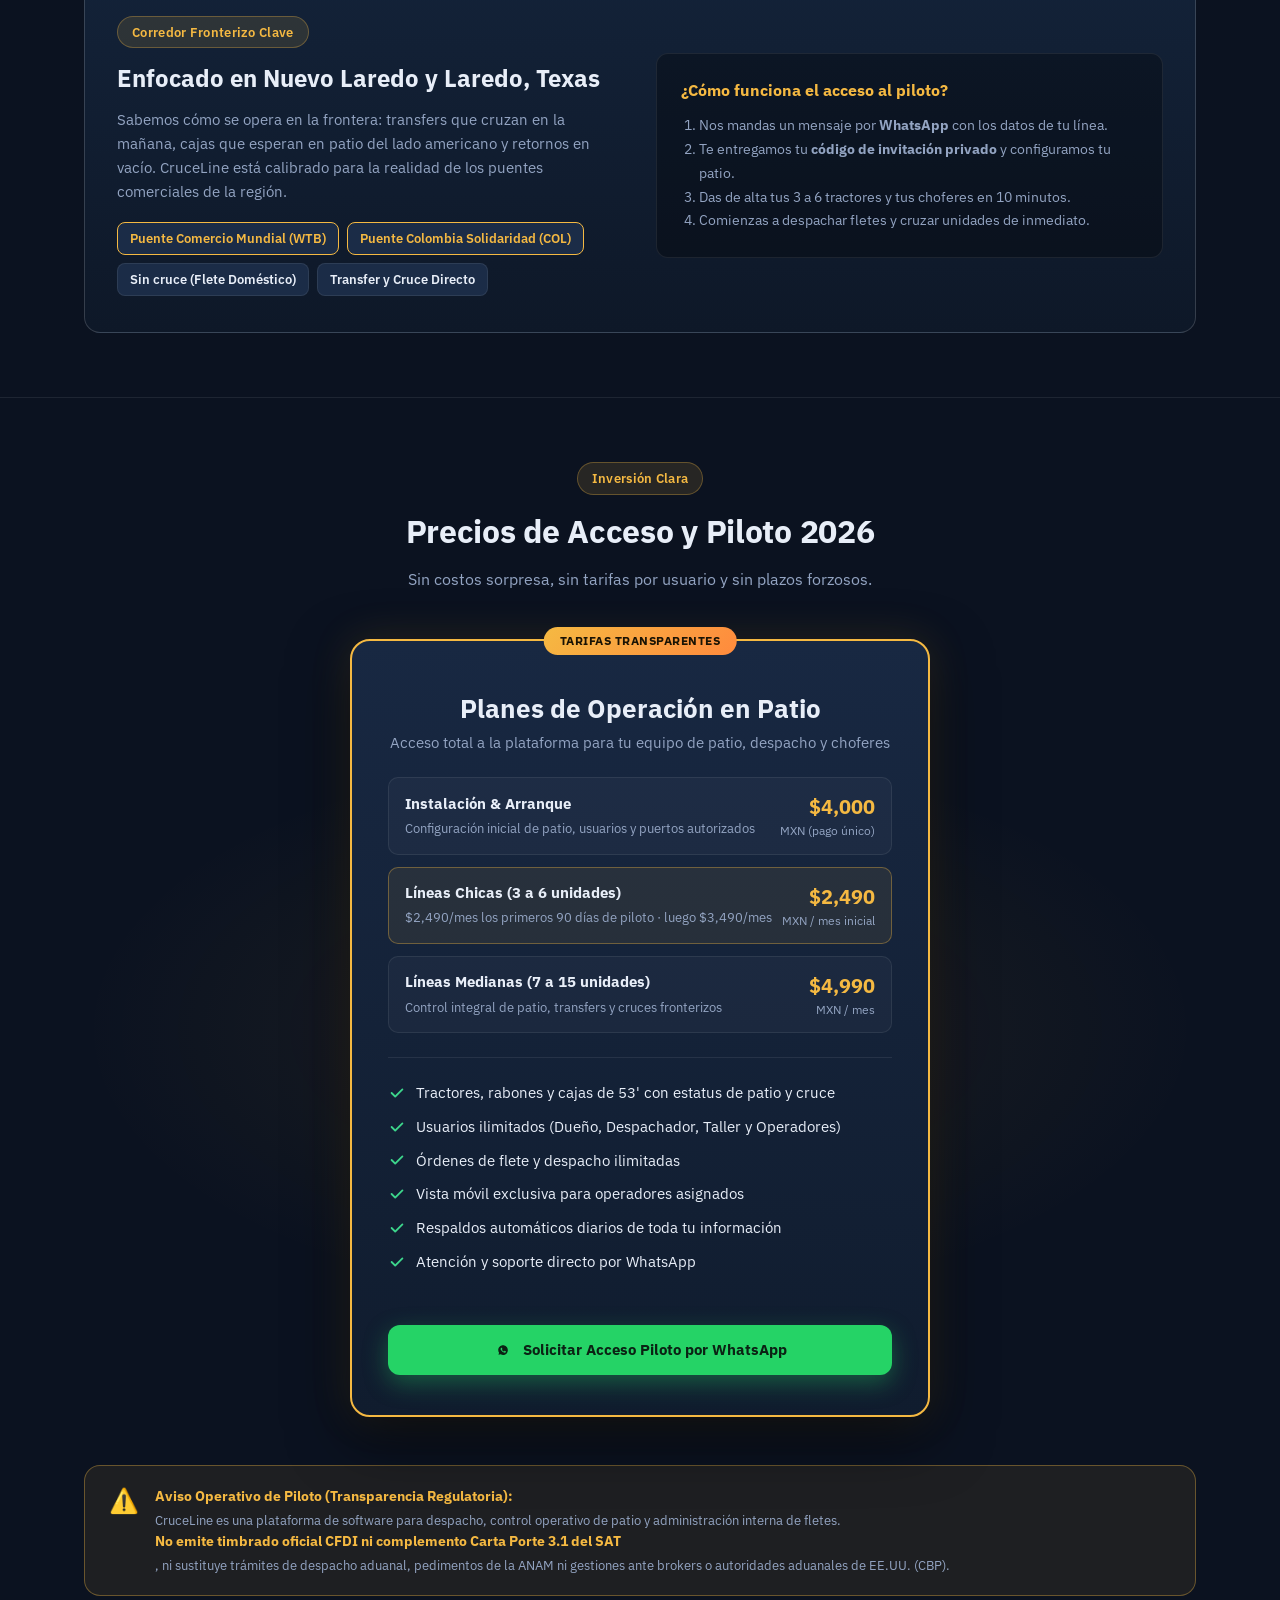
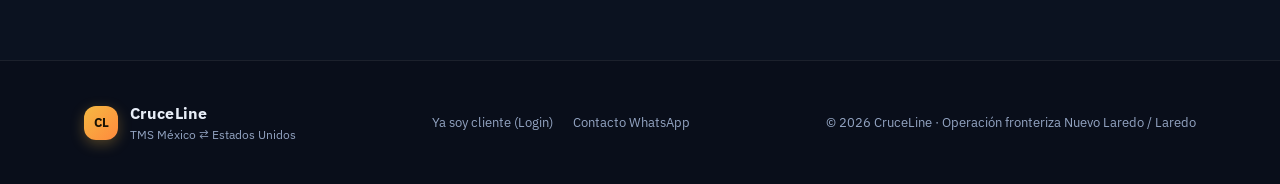
==== commit b1837cc9: "feat(soporte): integrar agente de IA LLM OpenAI-compatible con rate limiting, widget flotante y actu" ====
--- a/static/landing.html
+++ b/static/landing.html
@@ -62,7 +62,7 @@
           </p>
 
           <div class="hero-actions">
-            <a href="https://wa.me/?text=Hola%20CruceLine,%20tengo%20una%20l%C3%ADnea%20de%20transporte%20en%20Nuevo%20Laredo%20(3%20a%206%20camiones)%20y%20me%20gustar%C3%ADa%20probar%20el%20piloto." target="_blank" rel="noopener noreferrer" class="btn-whatsapp">
+            <a href="https://wa.me/52XXXXXXXXXX?text=Hola%20CruceLine,%20tengo%20una%20l%C3%ADnea%20de%20transporte%20en%20Nuevo%20Laredo%20y%20me%20gustar%C3%ADa%20probar%20el%20piloto." target="_blank" rel="noopener noreferrer" class="btn-whatsapp">
               <svg viewBox="0 0 24 24">
                 <path d="M12.031 6.172c-3.181 0-5.767 2.586-5.768 5.766-.001 1.298.38 2.27 1.019 3.287l-.711 2.598 2.664-.698c.974.532 1.839.814 2.802.814 3.182 0 5.768-2.587 5.769-5.766.001-3.182-2.585-5.769-5.768-5.769zm3.394 8.16c-.144.405-.837.774-1.17.824-.312.045-.634.072-1.854-.436-1.558-.648-2.55-2.228-2.628-2.332-.078-.104-.633-.843-.633-1.608 0-.765.399-1.141.541-1.296.142-.155.31-.194.414-.194.103 0 .207.001.298.006.096.005.225-.036.35.267.13.315.445 1.087.484 1.166.039.078.065.17.013.273-.052.104-.078.169-.155.26-.078.091-.164.202-.234.271-.078.078-.16.163-.069.319.091.156.403.666.865 1.077.595.53 1.096.695 1.252.773.155.078.247.065.337-.039.091-.104.389-.454.492-.61.104-.155.207-.13.35-.078.143.052.908.428 1.063.506.156.078.26.117.298.182.039.065.039.376-.105.781z"/>
               </svg>
@@ -70,7 +70,7 @@
             </a>
 
             <a href="#precio" class="btn-outline">
-              Ver Precio Piloto
+              Ver Precios
             </a>
           </div>
 
@@ -258,29 +258,60 @@
         <div class="pill">
           <span>Inversión Clara</span>
         </div>
-        <h2>Precio Piloto Transparente</h2>
-        <p>Sin costos sorpresa, sin tarifas por usuario y sin contratos forzosos.</p>
+        <h2>Precios de Acceso y Piloto 2026</h2>
+        <p>Sin costos sorpresa, sin tarifas por usuario y sin plazos forzosos.</p>
       </div>
 
       <div class="pricing-card">
-        <div class="pricing-badge">Tarifa Piloto 2026</div>
+        <div class="pricing-badge">Tarifas Transparentes</div>
         
         <div class="pricing-header">
-          <h3>Línea Chica (3 a 6 Tractores)</h3>
-          <p>Acceso total a la plataforma para tu equipo de patio y choferes</p>
-        </div>
-
-        <div class="pricing-amount">
-          <span class="pricing-currency">$</span>
-          <span class="pricing-number">1,490</span>
-          <span class="pricing-period">MXN / mes</span>
-        </div>
-        <div class="pricing-terms">Precio fijo por toda tu línea · Sin plazo forzoso</div>
+          <h3>Planes de Operación en Patio</h3>
+          <p>Acceso total a la plataforma para tu equipo de patio, despacho y choferes</p>
+        </div>
+
+        <!-- Tiers de Precio -->
+        <div class="pricing-tiers">
+          
+          <div class="pricing-tier-row">
+            <div class="pricing-tier-info">
+              <strong>Instalación & Arranque</strong>
+              <span>Configuración inicial de patio, usuarios y puertos autorizados</span>
+            </div>
+            <div class="pricing-tier-price">
+              <span class="amount">$4,000</span>
+              <span class="period">MXN (pago único)</span>
+            </div>
+          </div>
+
+          <div class="pricing-tier-row featured">
+            <div class="pricing-tier-info">
+              <strong>Líneas Chicas (3 a 6 unidades)</strong>
+              <span>$2,490/mes los primeros 90 días de piloto · luego $3,490/mes</span>
+            </div>
+            <div class="pricing-tier-price">
+              <span class="amount">$2,490</span>
+              <span class="period">MXN / mes inicial</span>
+            </div>
+          </div>
+
+          <div class="pricing-tier-row">
+            <div class="pricing-tier-info">
+              <strong>Líneas Medianas (7 a 15 unidades)</strong>
+              <span>Control integral de patio, transfers y cruces fronterizos</span>
+            </div>
+            <div class="pricing-tier-price">
+              <span class="amount">$4,990</span>
+              <span class="period">MXN / mes</span>
+            </div>
+          </div>
+
+        </div>
 
         <div class="pricing-features">
           <div class="pricing-feature">
             <svg viewBox="0 0 20 20"><path d="M16.707 5.293a1 1 0 010 1.414l-8 8a1 1 0 01-1.414 0l-4-4a1 1 0 011.414-1.414L8 12.586l7.293-7.293a1 1 0 011.414 0z"/></svg>
-            <span>Hasta <strong>6 unidades</strong> (tractores, rabones y cajas de 53')</span>
+            <span>Tractores, rabones y cajas de 53' con estatus de patio y cruce</span>
           </div>
           <div class="pricing-feature">
             <svg viewBox="0 0 20 20"><path d="M16.707 5.293a1 1 0 010 1.414l-8 8a1 1 0 01-1.414 0l-4-4a1 1 0 011.414-1.414L8 12.586l7.293-7.293a1 1 0 011.414 0z"/></svg>
@@ -304,7 +335,7 @@
           </div>
         </div>
 
-        <a href="https://wa.me/?text=Hola%20CruceLine,%20quiero%20solicitar%20el%20acceso%20piloto%20de%20$1,490%20MXN%20para%20mi%20l%C3%ADnea%20en%20Nuevo%20Laredo." target="_blank" rel="noopener noreferrer" class="btn-whatsapp" style="width:100%">
+        <a href="https://wa.me/52XXXXXXXXXX?text=Hola%20CruceLine,%20quiero%20solicitar%20el%20acceso%20piloto%20para%20mi%20l%C3%ADnea%20en%20Nuevo%20Laredo." target="_blank" rel="noopener noreferrer" class="btn-whatsapp" style="width:100%">
           <svg viewBox="0 0 24 24">
             <path d="M12.031 6.172c-3.181 0-5.767 2.586-5.768 5.766-.001 1.298.38 2.27 1.019 3.287l-.711 2.598 2.664-.698c.974.532 1.839.814 2.802.814 3.182 0 5.768-2.587 5.769-5.766.001-3.182-2.585-5.769-5.768-5.769zm3.394 8.16c-.144.405-.837.774-1.17.824-.312.045-.634.072-1.854-.436-1.558-.648-2.55-2.228-2.628-2.332-.078-.104-.633-.843-.633-1.608 0-.765.399-1.141.541-1.296.142-.155.31-.194.414-.194.103 0 .207.001.298.006.096.005.225-.036.35.267.13.315.445 1.087.484 1.166.039.078.065.17.013.273-.052.104-.078.169-.155.26-.078.091-.164.202-.234.271-.078.078-.16.163-.069.319.091.156.403.666.865 1.077.595.53 1.096.695 1.252.773.155.078.247.065.337-.039.091-.104.389-.454.492-.61.104-.155.207-.13.35-.078.143.052.908.428 1.063.506.156.078.26.117.298.182.039.065.039.376-.105.781z"/>
           </svg>
@@ -318,7 +349,7 @@
         <div class="disclaimer-text">
           <strong>Aviso Operativo de Piloto (Transparencia Regulatoria):</strong>
           <p>
-            CruceLine es una plataforma de software para despacho, control operativo de patio, monitoreo de unidades y administración interna de fletes. 
+            CruceLine es una plataforma de software para despacho, control operativo de patio y administración interna de fletes. 
             <strong>No emite timbrado oficial CFDI ni complemento Carta Porte 3.1 del SAT</strong>, ni sustituye trámites de despacho aduanal, pedimentos de la ANAM ni gestiones ante brokers o autoridades aduanales de EE.UU. (CBP).
           </p>
         </div>
@@ -341,7 +372,7 @@
 
         <div class="footer-links">
           <a href="/">Ya soy cliente (Login)</a>
-          <a href="https://wa.me/?text=Hola%20CruceLine,%20tengo%20una%20duda%20sobre%20la%20plataforma." target="_blank" rel="noopener noreferrer">Contacto WhatsApp</a>
+          <a href="https://wa.me/52XXXXXXXXXX?text=Hola%20CruceLine,%20tengo%20una%20duda%20sobre%20la%20plataforma." target="_blank" rel="noopener noreferrer">Contacto WhatsApp</a>
         </div>
 
         <div>
@@ -351,5 +382,9 @@
     </div>
   </footer>
 
+  <!-- Widget Flotante Asistente CruceLine -->
+  <link rel="stylesheet" href="/static/css/support-widget.css" />
+  <script src="/static/js/support-widget.js"></script>
+
 </body>
 </html>
--- a/static/css/landing.css
+++ b/static/css/landing.css
@@ -634,6 +634,56 @@
   margin-bottom: 28px;
 }
 
+.pricing-tiers {
+  display: flex;
+  flex-direction: column;
+  gap: 12px;
+  margin-bottom: 24px;
+}
+
+.pricing-tier-row {
+  background: rgba(255, 255, 255, 0.03);
+  border: 1px solid var(--line);
+  border-radius: var(--radius-sm);
+  padding: 14px 16px;
+  display: flex;
+  justify-content: space-between;
+  align-items: center;
+  text-align: left;
+}
+
+.pricing-tier-row.featured {
+  background: rgba(245, 185, 66, 0.08);
+  border-color: rgba(245, 185, 66, 0.35);
+}
+
+.pricing-tier-info strong {
+  display: block;
+  font-size: 15px;
+  color: var(--text);
+}
+
+.pricing-tier-info span {
+  font-size: 12.5px;
+  color: var(--muted);
+}
+
+.pricing-tier-price {
+  text-align: right;
+}
+
+.pricing-tier-price .amount {
+  font-size: 20px;
+  font-weight: 800;
+  color: var(--accent);
+}
+
+.pricing-tier-price .period {
+  display: block;
+  font-size: 11.5px;
+  color: var(--muted);
+}
+
 .pricing-features {
   text-align: left;
   border-top: 1px solid var(--line);
--- a/static/css/support-widget.css
+++ b/static/css/support-widget.css
@@ -0,0 +1,312 @@
+/* CruceLine - Widget de Asistencia IA (Estilo oscuro / ámbar nativo) */
+.cl-chat-toggle {
+  position: fixed;
+  bottom: 24px;
+  right: 24px;
+  z-index: 9999;
+  display: flex;
+  align-items: center;
+  gap: 10px;
+  background: linear-gradient(135deg, #f5b942, #ff8a3d);
+  color: #1a1304;
+  border: 0;
+  border-radius: 999px;
+  padding: 12px 20px;
+  font-family: "IBM Plex Sans", -apple-system, BlinkMacSystemFont, "Segoe UI", Roboto, sans-serif;
+  font-size: 14px;
+  font-weight: 700;
+  cursor: pointer;
+  box-shadow: 0 10px 28px rgba(245, 185, 66, 0.4), 0 4px 10px rgba(0, 0, 0, 0.5);
+  transition: transform 0.2s, box-shadow 0.2s;
+}
+
+.cl-chat-toggle:hover {
+  transform: translateY(-2px);
+  box-shadow: 0 14px 34px rgba(245, 185, 66, 0.55), 0 6px 14px rgba(0, 0, 0, 0.6);
+}
+
+.cl-chat-toggle svg {
+  width: 20px;
+  height: 20px;
+  fill: currentColor;
+}
+
+.cl-chat-box {
+  position: fixed;
+  bottom: 84px;
+  right: 24px;
+  width: 375px;
+  max-width: calc(100vw - 32px);
+  height: 520px;
+  max-height: calc(100vh - 100px);
+  background: linear-gradient(180deg, #152238, #0e1726);
+  border: 1px solid rgba(245, 185, 66, 0.3);
+  border-radius: 18px;
+  box-shadow: 0 24px 60px rgba(0, 0, 0, 0.6), 0 0 30px rgba(245, 185, 66, 0.12);
+  display: flex;
+  flex-direction: column;
+  z-index: 10000;
+  font-family: "IBM Plex Sans", -apple-system, BlinkMacSystemFont, "Segoe UI", Roboto, sans-serif;
+  overflow: hidden;
+  animation: clChatFadeIn 0.2s ease-out;
+}
+
+@keyframes clChatFadeIn {
+  from { opacity: 0; transform: translateY(12px) scale(0.97); }
+  to { opacity: 1; transform: translateY(0) scale(1); }
+}
+
+.cl-chat-header {
+  background: #101a2e;
+  border-bottom: 1px solid rgba(255, 255, 255, 0.08);
+  padding: 14px 16px;
+  display: flex;
+  align-items: center;
+  justify-content: space-between;
+}
+
+.cl-chat-header-title {
+  display: flex;
+  align-items: center;
+  gap: 10px;
+}
+
+.cl-chat-avatar {
+  width: 34px;
+  height: 34px;
+  border-radius: 10px;
+  background: linear-gradient(135deg, #f5b942, #ff8a3d);
+  color: #1a1304;
+  display: grid;
+  place-items: center;
+  font-weight: 800;
+  font-size: 13px;
+}
+
+.cl-chat-header-text h3 {
+  margin: 0;
+  font-size: 15px;
+  font-weight: 700;
+  color: #e8eef8;
+  display: flex;
+  align-items: center;
+  gap: 6px;
+}
+
+.cl-chat-status-dot {
+  width: 7px;
+  height: 7px;
+  border-radius: 50%;
+  background: #3dd68c;
+  display: inline-block;
+  box-shadow: 0 0 6px #3dd68c;
+}
+
+.cl-chat-header-text p {
+  margin: 1px 0 0;
+  font-size: 11.5px;
+  color: #93a4c2;
+}
+
+.cl-chat-close {
+  background: transparent;
+  border: 0;
+  color: #93a4c2;
+  font-size: 20px;
+  cursor: pointer;
+  padding: 4px 8px;
+  line-height: 1;
+  border-radius: 6px;
+  transition: color 0.15s, background 0.15s;
+}
+
+.cl-chat-close:hover {
+  color: #fff;
+  background: rgba(255, 255, 255, 0.06);
+}
+
+/* Barra superior de acción humana */
+.cl-chat-human-bar {
+  background: rgba(37, 211, 102, 0.08);
+  border-bottom: 1px solid rgba(37, 211, 102, 0.2);
+  padding: 8px 14px;
+  display: flex;
+  align-items: center;
+  justify-content: space-between;
+  font-size: 12px;
+}
+
+.cl-chat-human-bar span {
+  color: #a8d5be;
+  font-weight: 500;
+}
+
+.cl-chat-human-btn {
+  display: inline-flex;
+  align-items: center;
+  gap: 6px;
+  background: #25D366;
+  color: #082112;
+  font-size: 11.5px;
+  font-weight: 700;
+  padding: 5px 10px;
+  border-radius: 6px;
+  text-decoration: none;
+  transition: background 0.15s;
+}
+
+.cl-chat-human-btn:hover {
+  background: #20ba5a;
+}
+
+.cl-chat-human-btn svg {
+  width: 13px;
+  height: 13px;
+  fill: currentColor;
+}
+
+/* Área de Mensajes */
+.cl-chat-messages {
+  flex: 1;
+  overflow-y: auto;
+  padding: 14px;
+  display: flex;
+  flex-direction: column;
+  gap: 12px;
+}
+
+.cl-chat-msg {
+  display: flex;
+  flex-direction: column;
+  max-width: 85%;
+  font-size: 13.5px;
+  line-height: 1.45;
+}
+
+.cl-chat-msg.assistant {
+  align-self: flex-start;
+}
+
+.cl-chat-msg.user {
+  align-self: flex-end;
+}
+
+.cl-chat-bubble {
+  padding: 10px 14px;
+  border-radius: 14px;
+  word-break: break-word;
+}
+
+.cl-chat-msg.assistant .cl-chat-bubble {
+  background: #1c2b42;
+  color: #e8eef8;
+  border: 1px solid rgba(255, 255, 255, 0.08);
+  border-bottom-left-radius: 4px;
+}
+
+.cl-chat-msg.user .cl-chat-bubble {
+  background: linear-gradient(135deg, #f5b942, #f5a623);
+  color: #1a1304;
+  font-weight: 500;
+  border-bottom-right-radius: 4px;
+}
+
+.cl-chat-msg-time {
+  font-size: 10.5px;
+  color: #93a4c2;
+  margin-top: 3px;
+  padding: 0 4px;
+}
+
+.cl-chat-msg.user .cl-chat-msg-time {
+  text-align: right;
+}
+
+/* Indicador de escritura */
+.cl-chat-typing {
+  display: flex;
+  align-items: center;
+  gap: 4px;
+  padding: 8px 12px;
+  background: #1c2b42;
+  border-radius: 12px;
+  width: fit-content;
+  border: 1px solid rgba(255, 255, 255, 0.08);
+}
+
+.cl-chat-typing-dot {
+  width: 6px;
+  height: 6px;
+  border-radius: 50%;
+  background: #f5b942;
+  animation: clTyping 1.4s infinite ease-in-out;
+}
+
+.cl-chat-typing-dot:nth-child(2) { animation-delay: 0.2s; }
+.cl-chat-typing-dot:nth-child(3) { animation-delay: 0.4s; }
+
+@keyframes clTyping {
+  0%, 80%, 100% { transform: scale(0.6); opacity: 0.4; }
+  40% { transform: scale(1); opacity: 1; }
+}
+
+/* Área de Entrada */
+.cl-chat-input-wrap {
+  padding: 12px;
+  background: #101a2e;
+  border-top: 1px solid rgba(255, 255, 255, 0.08);
+  display: flex;
+  gap: 8px;
+}
+
+.cl-chat-input {
+  flex: 1;
+  background: #152238;
+  border: 1px solid rgba(255, 255, 255, 0.12);
+  color: #e8eef8;
+  border-radius: 10px;
+  padding: 10px 14px;
+  font-size: 13.5px;
+  font-family: inherit;
+  outline: none;
+  transition: border-color 0.15s;
+}
+
+.cl-chat-input:focus {
+  border-color: #f5b942;
+}
+
+.cl-chat-input::placeholder {
+  color: #93a4c2;
+}
+
+.cl-chat-send {
+  background: #f5b942;
+  border: 0;
+  color: #1a1304;
+  border-radius: 10px;
+  padding: 0 14px;
+  cursor: pointer;
+  display: grid;
+  place-items: center;
+  transition: background 0.15s, transform 0.1s;
+}
+
+.cl-chat-send:hover {
+  background: #ffc457;
+}
+
+.cl-chat-send:active {
+  transform: scale(0.96);
+}
+
+.cl-chat-send:disabled {
+  opacity: 0.5;
+  cursor: not-allowed;
+}
+
+.cl-chat-send svg {
+  width: 16px;
+  height: 16px;
+  fill: currentColor;
+}
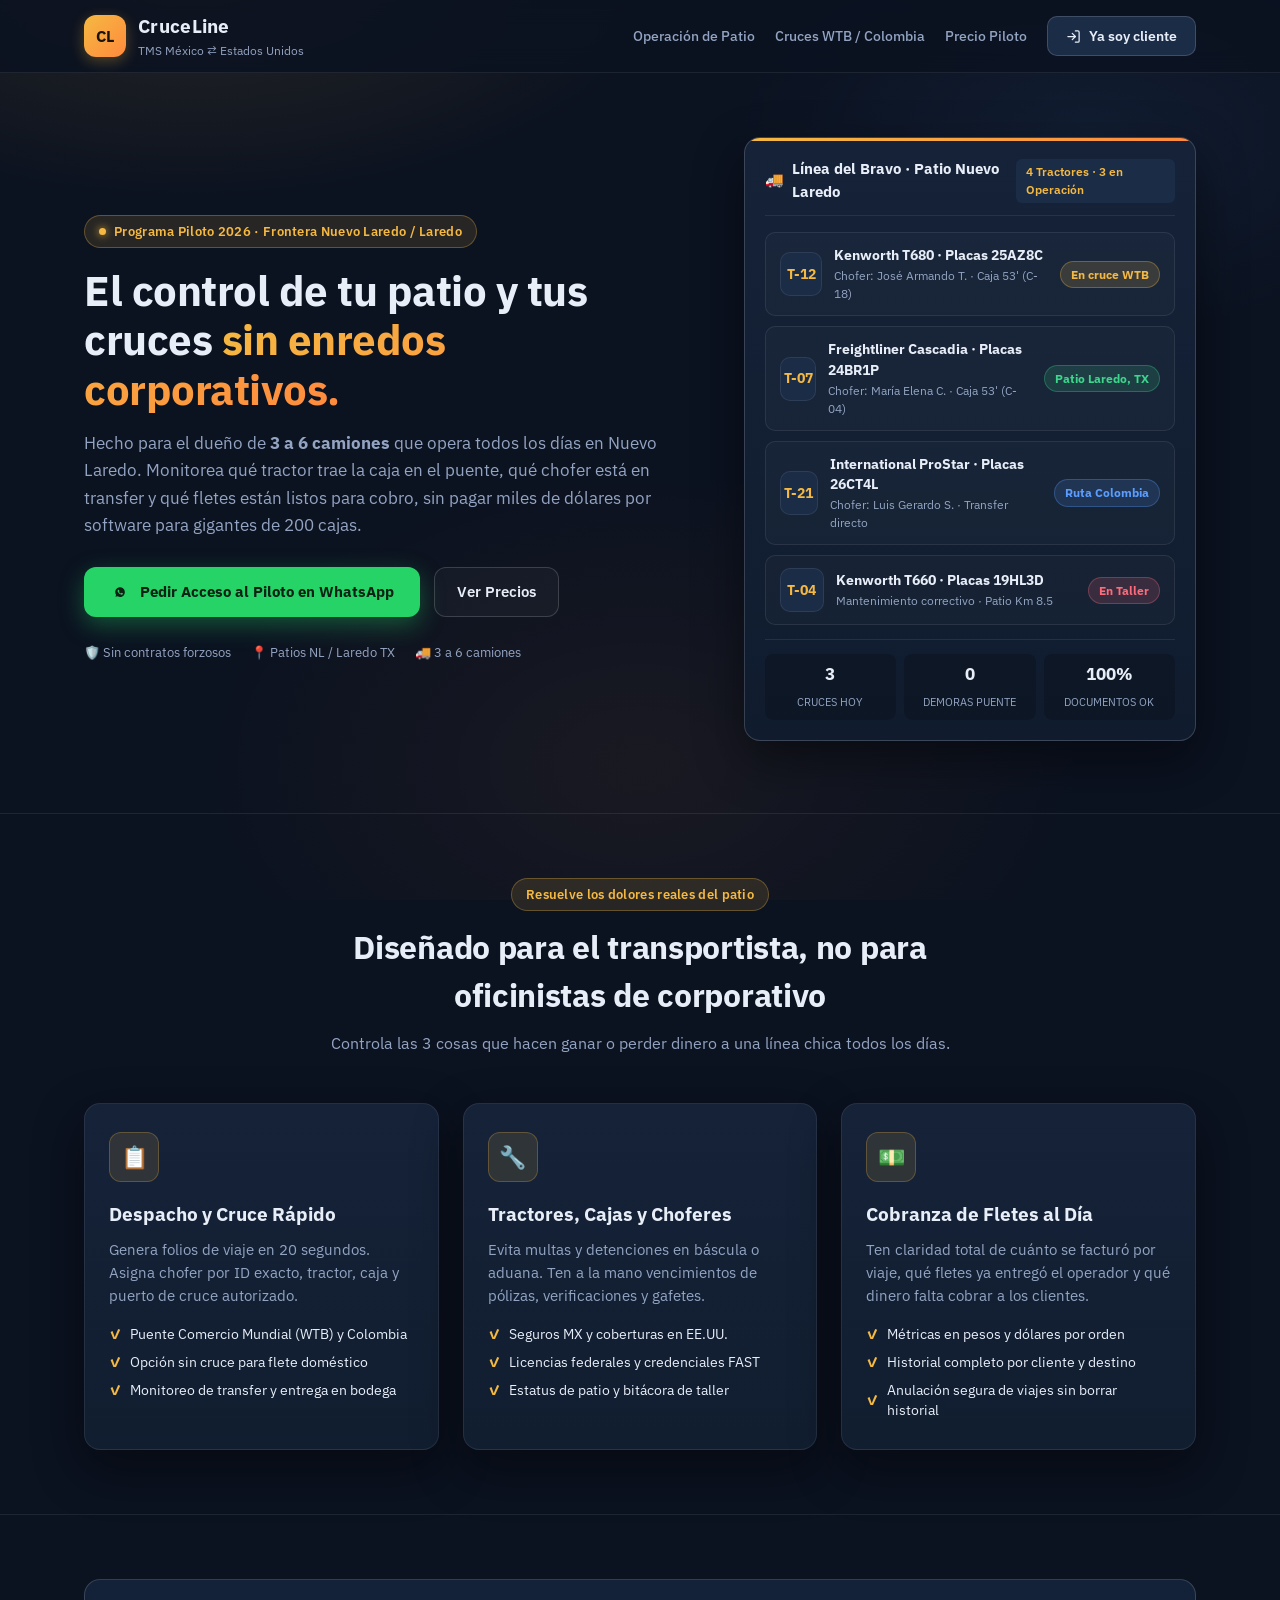
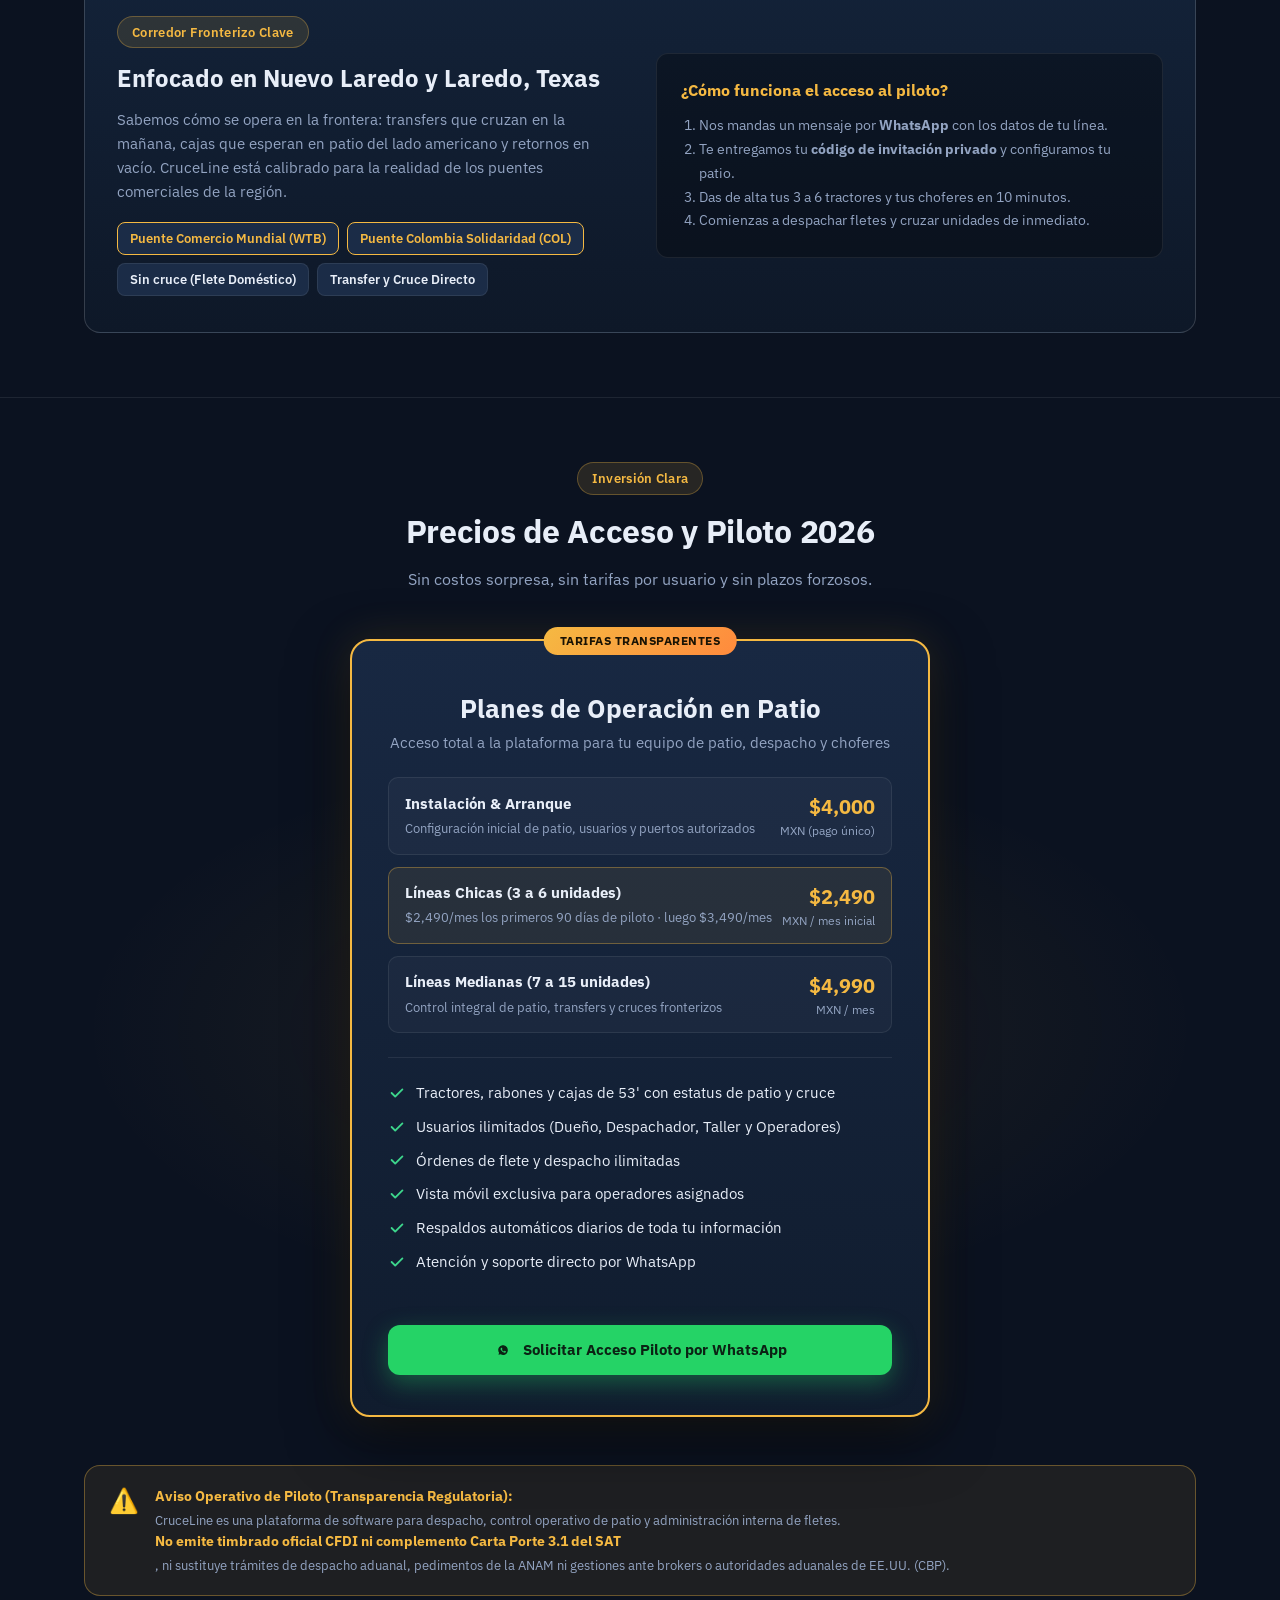
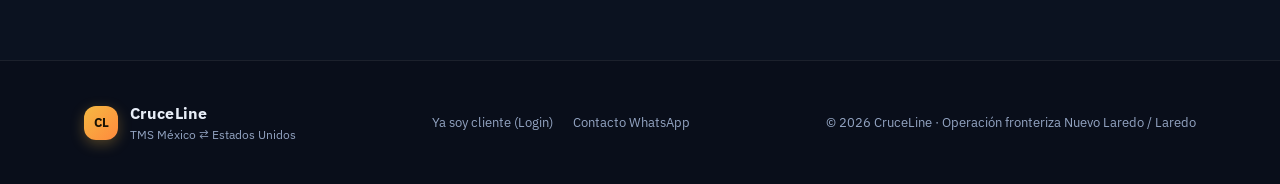
==== commit 237a9d89: "feat(ai): restringir asistente a usuarios autenticados, blindar system prompt contra alucinaciones y" ====
--- a/static/landing.html
+++ b/static/landing.html
@@ -382,9 +382,5 @@
     </div>
   </footer>
 
-  <!-- Widget Flotante Asistente CruceLine -->
-  <link rel="stylesheet" href="/static/css/support-widget.css" />
-  <script src="/static/js/support-widget.js"></script>
-
 </body>
 </html>
